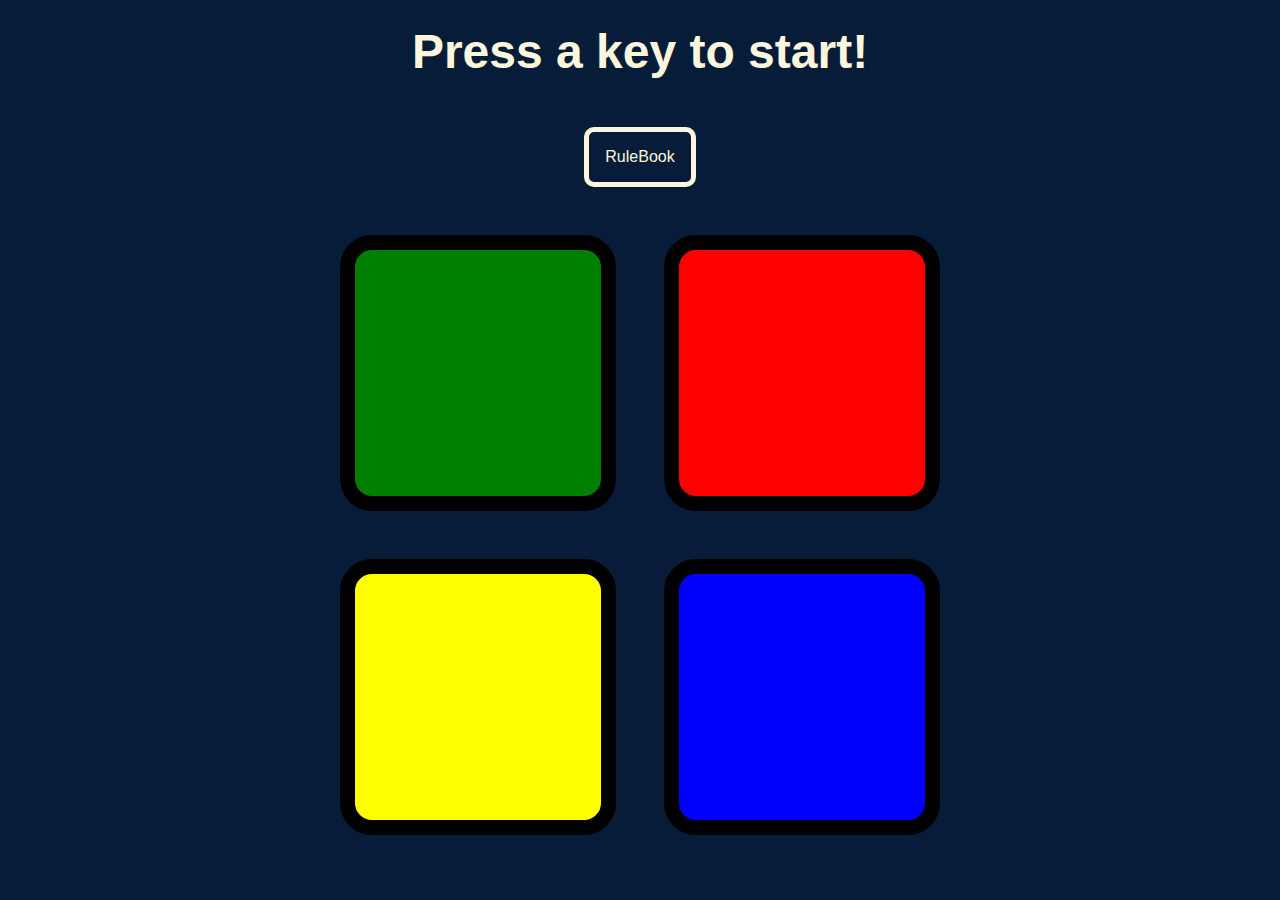
==== index.html @ 58ce4845 "Add files via upload" ====
<!DOCTYPE html>
<html lang="en">
<head>
    <meta charset="UTF-8">
    <meta name="viewport" content="width=device-width, initial-scale=1.0">
    <link rel="stylesheet" href="style.css">
    <title>Simon Game</title>
</head>
<body>
    <h1>Press a key to start!</h1>

    <a href="./ruleBook/ruleBook.html">RuleBook</a>

    <div class="container">
        <div type="button" id="green" class="green btn"></div>
        <div type="button" id="red" class="red btn"></div>
        <div type="button" id="yellow" class="yellow btn"></div>
        <div type="button" id="blue" class="blue btn"></div>    
    </div>

    <script src="https://ajax.googleapis.com/ajax/libs/jquery/3.7.1/jquery.min.js"></script>
    <script src="script.js"></script>
</body>
</html>
---- style.css ----
@font-face {
    font-family: 'MyFontFamily';
    src: url(./Assets/Fonts/Super\ Mario\ Bros.\ 2.ttf) format('truetype');
}

*{
    margin: 0;
    padding: 0;
}

h1{
    font-size: 3rem;
    color: #FCF6DC;
    font-family: 'MyFontFamily', Arial, sans-serif;
}

a{
    font-size: 1rem;
    color: #FCF6DC;
    font-family: 'MyFontFamily', Arial, sans-serif;
    text-decoration: none;
    border: 5px solid #FCF6DC;
    padding: 1rem;
    border-radius: 10px;
    
}

a:hover{
    background-color: rgba(90, 92, 93, 0.5);
}

body{
    background-color: #061C39;
    display: flex;
    flex-direction: column;
    justify-content: center;
    gap: 3rem;
    align-items: center;
    padding-top: 1.5rem;
}

.container{
    display: grid;
    grid-template-columns: repeat(2, 1fr);
    grid-template-rows: repeat(2, 1fr);
    gap: 3rem;
    width: 600px;
    height: 600px;
}

.btn{
    display: flex;
    justify-content: center;
    align-items: center;
    background-color: #f0f0f0;
    border: 15px solid #000000;
    font-size: 1.5rem;
    border-radius: 2rem;
}

.btn:hover{
    cursor: pointer;
}

.pressed{
    opacity: 0.5;
}

.green{
    background-color: green;
}
.red{
    background-color: red;
}
.yellow{
    background-color: yellow;
}
.blue{
    background-color: blue;
}
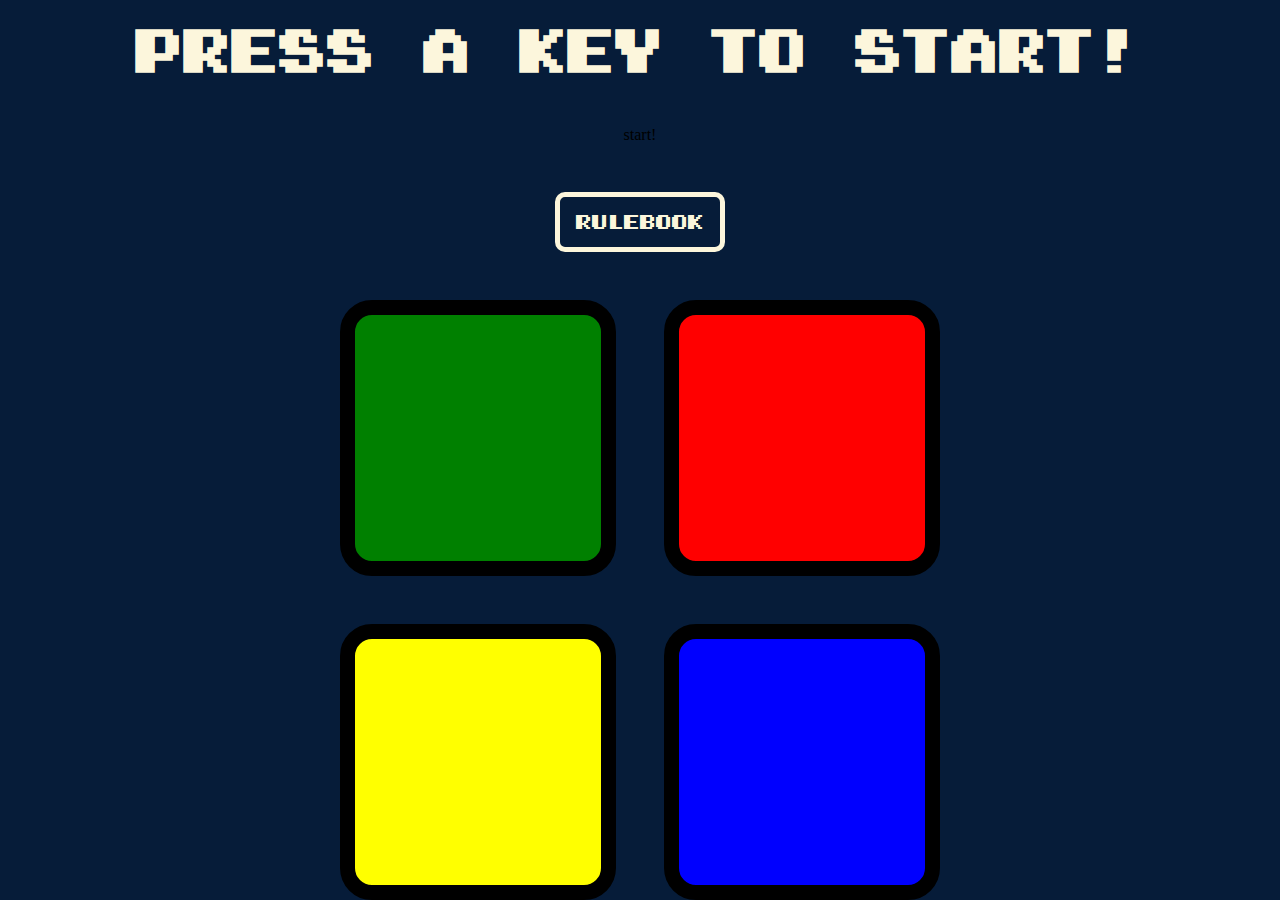
==== commit 2cb0dc6c: "Update index.html" ====
--- a/index.html
+++ b/index.html
@@ -9,7 +9,10 @@
 <body>
     <h1>Press a key to start!</h1>
 
+    <div type="button" id="startBtn">start!</div>
+
     <a href="./ruleBook/ruleBook.html">RuleBook</a>
+
 
     <div class="container">
         <div type="button" id="green" class="green btn"></div>
@@ -21,4 +24,4 @@
     <script src="https://ajax.googleapis.com/ajax/libs/jquery/3.7.1/jquery.min.js"></script>
     <script src="script.js"></script>
 </body>
-</html>+</html>
